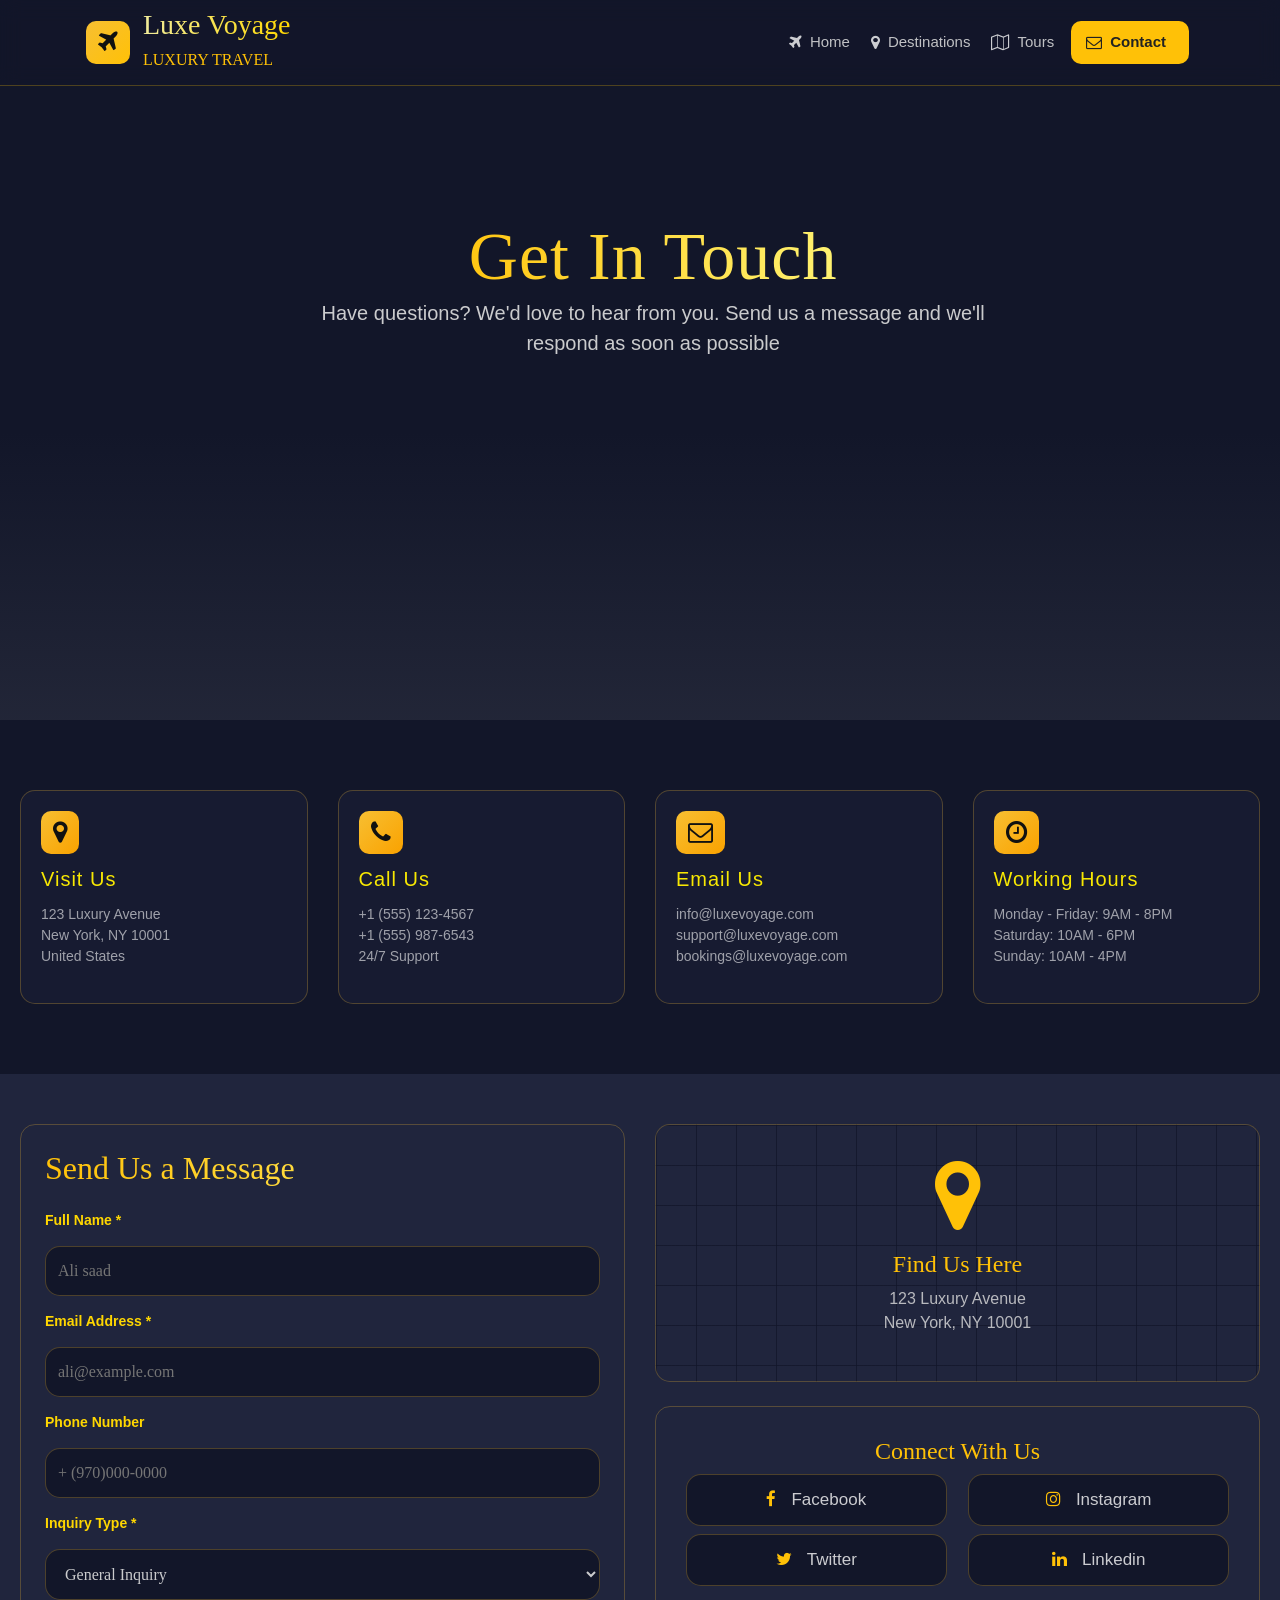
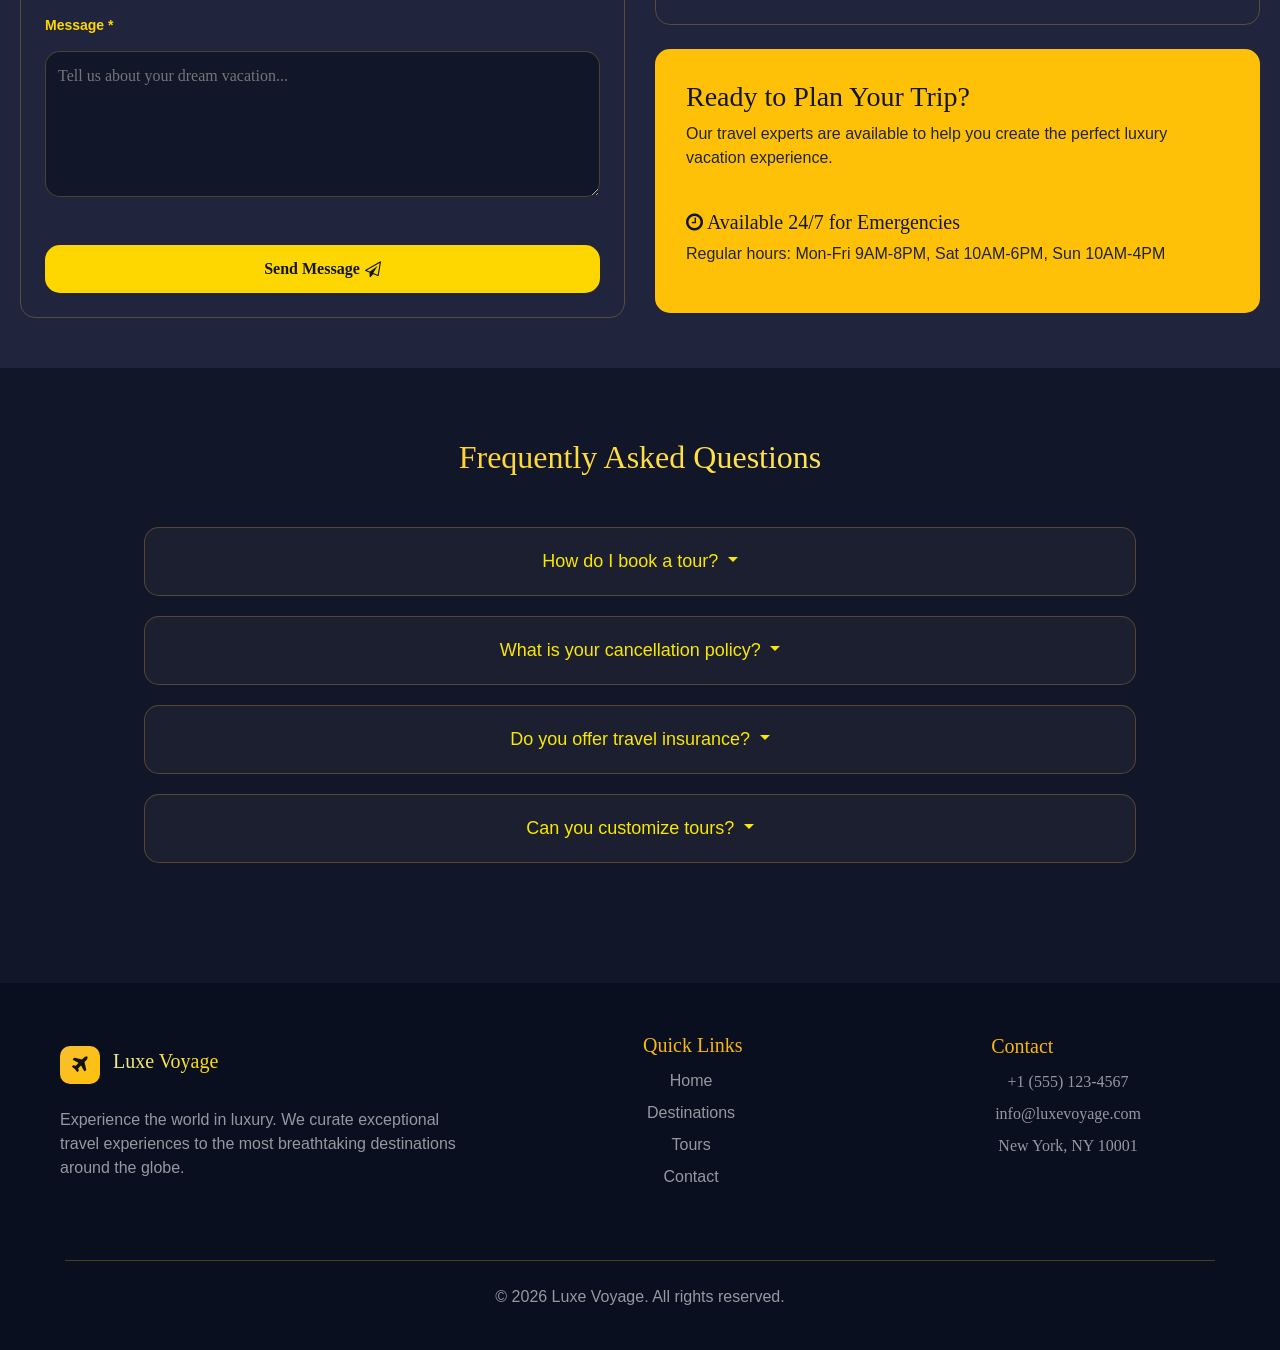
==== contact.html @ 95e03f8d "رفع مشروع المرشد السياحي" ====
<!DOCTYPE html5>
<html lang="en">
<head>
    <meta charset="UTF-8">
    <meta name="viewport" content="width=device-width, initial-scale=1.0">
    <title>Contact page</title>

    <link rel="stylesheet" href="css/bootstrap.css">
    <link rel="stylesheet" href="css/font-awesome.min.css">
    <link rel="stylesheet" href="css/contact.css">
</head>
<body>

    <header class="navbar-expand-lg">
        <nav class="navbar container">
            <div  class="logo d-flex">
                <i class="fa fa-plane" aria-hidden="true"></i>
                <div class="logo-text">
                    <h3 style="background: linear-gradient(to right,#f1ec9b, #FFD700 ); 
                        background-clip: text;
                        -webkit-background-clip: text;
                        color: transparent;">Luxe Voyage</h3>
                    <h6>LUXURY TRAVEL</h6>
                </div>
            </div>
            <ul class="nav navbar-nav">
                            <li class="nav-item "><i class="fa fa-plane" aria-hidden="true";></i><a class="nav-link" href="home.html" style="color: #e0e0e0d8; font-size: 15px;">Home</a></li>

                            <li class="nav-item" ><i class="fa fa-map-marker" aria-hidden="true"></i><a class="nav-link" href="Destinations.html" style="font-size: 15px; color: #e0e0e0d8;">Destinations</a></li>

                            <li class="nav-item " ><i class="fa fa-map-o" aria-hidden="true"></i><a class="nav-link" href="tours.html" style="color: #e0e0e0d8; font-size: 15px;">Tours</a></li>

                            <li class="nav-item active" style="background-color: #FFC107;border-radius: 10px;padding: 0px 15px;"><i class="fa fa-envelope-o" aria-hidden="true" style="color: #222"></i><a class="nav-link" href="contact.html" style="color: #222; font-size: 15px; font-weight: 600;">Contact</a></li>

                        </ul>           
        </nav>
    </header>

    <section class="section1">
        <div class="text1">
            <h1>Get In Touch</h1>
            <p>Have questions? We'd love to hear from you. Send us a message and we'll respond as soon as possible</p>        
        </div>
    </section>
    <section  style="padding: 70px 20px; background-color: #121629;">
        <div class="row">
            <div class="col-lg-3 hover-box" onmouseover="hoverBoxs()">
                <div class="data">
                    <i class="fa fa-map-marker" aria-hidden="true"></i>
                    <h4>Visit Us</h4>
                    <p>123 Luxury Avenue
                        <br>
                        New York, NY 10001
                        <br>
                        United States</p>
                </div>
            </div>
            <div class="col-lg-3 hover-box">
                <div class="data ">
                    <i class="fa fa-phone" aria-hidden="true"></i>
                    <h4>Call Us</h4>
                    <p>+1 (555) 123-4567
                        <br>
                        +1 (555) 987-6543
                        <br>
                        24/7 Support</p>
                </div>
            </div>
            <div class="col-lg-3 hover-box">
                <div class="data">
                    <i class="fa fa-envelope-o" aria-hidden="true"></i>
                    <h4>Email Us</h4>
                    <p>info@luxevoyage.com
                        <br>
                        support@luxevoyage.com
                        <br>
                        bookings@luxevoyage.com</p>
                </div>
            </div>
            <div class="col-lg-3 hover-box">
                <div class="data">
                    <i class="fa fa-clock-o" aria-hidden="true"></i>
                    <h4>Working Hours</h4>
                    <p>Monday - Friday: 9AM - 8PM
                        <br>
                        Saturday: 10AM - 6PM
                        <br>
                        Sunday: 10AM - 4PM</p>
                </div>
            </div>
        </div>
    </section>

    <section style="background-color: #20253d;">
        <div class="row">
            <div class="col-lg-6">
                <div class="info p-4">
                    <h2>Send Us a Message</h2>
                    <form action="">
                        <div>
                            <label for="full-name">Full Name *</label><br>
                            <input type="text" placeholder="Ali saad" id="full-name" autocomplete="name" required>
                        </div>
                        <div>
                            <label for="email">Email Address *</label><br>
                            <input type="email" placeholder="ali@example.com" id="email" autocomplete="email" required>
                        </div>
                        <div>
                            <label for="phone">Phone Number</label><br>
                            <input type="text" placeholder="+ (970)000-0000" id="phone">
                        </div>
                        <div style="position: relative;">
                            <label for="inquiry">Inquiry Type *</label><br>
                                <select  id="inquiry" name="inquiry_type" required>
                                    <option value="general" selected>General Inquiry</option>
                                    <option value="booking">Booking Information</option>
                                    <option value="support">Destination Questions</option>
                                    <option value="support">Tour Packages</option>
                                    <option value="support">Custmor Support</option>
                                    <option value="other">Partnership Opportunities</option>
                                </select>

                        </div>
                        <div class="">
                            <label for="message">Message *</label><br>
                            <textarea id="message" name="message" rows="5" cols="40" placeholder="Tell us about your dream vacation..."></textarea>

                        </div>
                        <br>
                        <br>
                       
                            <button class="d-flex w-100" type="submit">
                                Send Message
                                <i class="fa fa-paper-plane-o" aria-hidden="true" style="color: #121629; justify-self: center; margin-left: 5px;"></i>
                            </button>
                            
                        
                    </form>
                </div>
            </div>
            <div class="col-lg-6">
                <div class="boxs">
                    <div class="one mb-4">
                        <i class="fa fa-map-marker" aria-hidden="true"></i>
                        <h4 style="color: #FFC107;">Find Us Here</h4>
                        <p>123 Luxury Avenue
                            <br>
                            New York, NY 10001
                        </p>
                    </div>
                    <div class="tow mb-4">
                        
                        <h4 style="color: #FFC107;">Connect With Us</h4>
                        <div class="acounts d-flex">
                            <h5 id="text1" onmouseover="hoverBox1()" onmouseleave="cancelHover1()"><i class="fa fa-facebook"></i>Facebook</h5>
                            <h5 id="text2" onmouseover="hoverBox2()" onmouseleave="cancelHover2()"><i class="fa fa-instagram"></i>Instagram</h5>
                            
                            <h5 id="text3" onmouseover="hoverBox3()" onmouseleave="cancelHover3()"><i class="fa fa-twitter"></i>Twitter</h5>
                            <h5 id="text4" onmouseover="hoverBox4()" onmouseleave="cancelHover4()"><i class="fa fa-linkedin"></i>Linkedin</h5>
                        </div>
                    </div>
                    <div class="three text-left" style="background-color: #FFC107;">
                        <h3 style="color: #121629;">Ready to Plan Your Trip?</h3>
                        <p>Our travel experts are available to help you create the perfect luxury vacation experience.</p>
                        <br>
                        <h5 style="color: #121629;"><i class="fa fa-clock-o" aria-hidden="true"></i>  Available 24/7 for Emergencies</h5>
                        <p>Regular hours: Mon-Fri 9AM-8PM, Sat 10AM-6PM, Sun 10AM-4PM</p>
                    </div>
                </div>
            </div>
        </div>
    </section>

    <section class="section2" style="padding: 70px 20px; background-color: #121629;">
        <h2 class="text-center">Frequently Asked Questions</h2>
        <div class="questions">
            <button class="dropdown-toggle" data-toggle="collapse" data-target="#answer1">How do I book a tour?
            <p class="collapse" id="answer1">You can book directly through our website, call us, or visit our office. Our team will guide you through the entire process.</p></button>

            <button class="dropdown-toggle" data-toggle="collapse" data-target="#answer2">What is your cancellation policy?
            <p class="collapse" id="answer2">We offer flexible cancellation up to 30 days before departure with full refund. Contact us for specific tour policies.</p></button>

            <button class="dropdown-toggle" data-toggle="collapse" data-target="#answer3">Do you offer travel insurance?
            <p class="collapse" id="answer3">Yes, we highly recommend travel insurance and can help you arrange comprehensive coverage for your trip.</p></button>

            <button class="dropdown-toggle" data-toggle="collapse" data-target="#answer4">Can you customize tours?
            <p class="collapse" id="answer4">Absolutely! We specialize in creating bespoke luxury travel experiences tailored to your preferences.</p></button>

        </div>
    </section>

    <footer class="d-flex">
        <div class="foot">
            <div  class="logo d-flex" style="justify-content: flex-start; align-items: center;">
                <i class="fa fa-plane" aria-hidden="true" style="font-size: 20px;"></i>
                
                    <h3 style="background: linear-gradient(to right,#f1ec9b, gold); 
                        background-clip: text;
                        -webkit-background-clip: text;
                        color: transparent;
                        font-size: 20px;">Luxe Voyage</h3>
            </div>
            <br>
            <p>Experience the world in luxury. We curate exceptional travel experiences to the most breathtaking destinations around the globe.</p>
        </div>
        <div class="quick-links">           
            <h4>Quick Links</h4>
            <ul>
                <li><a href="home.html">Home</a></li>
                <li><a href="#">Destinations</a></li>
                <li><a href="#">Tours</a></li>
                <li><a href="#">Contact</a></li>
            </ul>
        </div>
        <div class="number" style="margin-top: -30px;">
            <h4>Contact</h4>
            <ul>
                <li>+1 (555) 123-4567</li>
                <li>info@luxevoyage.com</li>
                <li>New York, NY 10001</li>
            </ul>
        </div>

    </footer>
    <div class="footer">
        <hr style="background-color: #f8b60252; width: 90%; margin: auto;">
        <br>
        <p>© 2026 Luxe Voyage. All rights reserved.</p>
        <br>
    </div>
    

    <script src="js/jquery.js"></script>
    <script src="js/bootstrap.js"></script>
    <script src="js/contact.js"></script>
</body>
</html>
---- css/contact.css ----
*{
    padding: 0;
    margin: 0;
    box-sizing: border-box;
    font-family: Playfair Display;   
}
a, p, .btn-category, label{
    font-family: Arial, Helvetica, sans-serif;
}
a{
    color: #e0e0e0d8;
}

header{
    position: fixed;
    width: 100%;
    z-index: 999;
    top: 0;
    left: 0;
    border-bottom: 1px solid #ffc10742;
    background-color: #121629c7;
    backdrop-filter: blur(10px);
}
nav{
    display: flex;
    justify-content: space-between;
    align-items: center;
    
}
.logo{
    color: #FFC107;
    display: flex;
    align-items: center;
    justify-content: space-between;
}
.logo i{
    background: linear-gradient(to bottom right,#f7bf32, #FFC107);
    font-size: 25px;
    padding: 9px 12px;
    border-radius: 10px;
    margin-right: 13px;
    color: #111;
}
ul li{
    display: flex;
    justify-content: center;
    align-items: center;
    margin-right: 5px;
    padding: 2px 4px;
}
ul li:hover{
    background-color: #eeeeee1e;
    border-radius: 5px;
}


.navbar ul li i{
    color: #ffffffc9;
}
ul .active{
    background-color: #FFC107;
    border-radius: 5px;
    
    color: #fff;
}
.active{
    background-color: #FFC107;
    border-radius: 5px;
    padding: 1px 5px;
    color: #fff;
}
i{
    transition: 0.2s;
}
.section1{
    height: 80vh;
    width: 100%;
    position: relative;
    background: linear-gradient(to bottom ,#121629 60%,#121629ee);
}
section{
    width: 100%;
    position: relative;
    padding: 50px 20px;
}
.text1{
    position: absolute;
    top: 30%;
    left: 15%;
    margin: auto;
}
.text1 h1{
    background: linear-gradient(to left,#fff87d, #FFC107); 
    background-clip: text;
    -webkit-background-clip: text;
    color: transparent;
    font-size: 68px;
    letter-spacing: 1px;
    text-align: center;
    width: 50%;
    margin: auto;
}
.text1 p{
    color: #e0e0e0e5 ; 
    font-size: 20px;
    width: 75%;
    text-align: center;
    margin: auto;
}
.data{
    border: 1px solid #f7bf3242;
    padding: 20px;
    border-radius: 15px;
    transition: 0.5s;
    background-color: #20253d69;
   
}
.data:hover i {   
    box-shadow: 
        0 0 15px rgba(255, 193, 7, 0.9), 
        0 0 30px rgba(255, 193, 7, 0.6),
        0 0 50px rgba(255, 152, 0, 0.3);    
}
.data:hover{
    border: 1px solid #f8e802c5;
}
.data h4{
    color: #f8e802;
    font-family: Arial, Helvetica, sans-serif;
    margin: 13px 0;
    font-size: 20px;
    letter-spacing: 1px;
}
.data p{
    color: #ffffff96;
    width: 80%;
    font-size: 14px;
}
.data i{
    background: linear-gradient(to bottom right,#f7bf32, #faa200);
    font-size: 25px;
    padding: 9px 12px;
    border-radius: 10px;
    margin-right: 13px;
    color: #111;
    transition: all 0.4s cubic-bezier(0.175, 0.885, 0.32, 1.275);
}
.info, .one, .tow,.three{
    border: 1px solid #f7bf3242;
    padding: 30px;
    border-radius: 15px;
    
}
.info h2, .section2 h2{
    background: linear-gradient(to left,#fff87d, #FFC107); 
    background-clip: text;
    -webkit-background-clip: text;
    color: transparent;
}
label{
    color: #FFD700;
    font-weight: 600;
    font-size: 14px;
    margin: 15px 0px;
}
input, select{
    width: 100%;
    padding: 12px;
    border: 1px solid #f7bf3242;
    border-radius:15px;
    font-family: inherit;
    transition: 0.2s;
    outline: none;
    background-color: #121629;
}
textarea {
    width: 100%;           
    padding: 12px;
    border: 1px solid #f7bf3242;
    border-radius:15px;    
    font-family: inherit;  
    resize: vertical;      
    background-color: #121629;
    outline: none;         
}

textarea:focus, input:focus{
    border-color: #FFC107;
    box-shadow: 0 0 5px rgba(255, 193, 7, 0.5);
}
form button{
    justify-content: center;
    align-items: center;
    background-color: #FFD700;
    border-radius: 15px;
    cursor: pointer;
    color: #121629;
    font-weight: 600;
    padding: 12px;
    outline: none;
    border: none;
    transition: 0.3s;
}
form button:hover{
   box-shadow: 0 0 5px rgba(255, 193, 7, 0.5);
}
select{
    color: #e0e0e0e5;
    cursor: pointer;
    padding: 15px;
}
select option{
    background-color: #121629;
}
.tow, .three{
    margin: auto;
    text-align: center;

}
.one{
    padding: 120px auto;
    text-align: center;
    
    /* background-color: #121629; */
    background-image: linear-gradient( #121629bb 1px , transparent 1px),
     linear-gradient(90deg , #121629bb 1px , transparent 1px);

    background-size: 40px 40px;
} 
.one i{
    font-size: 80px;
    color: #FFC107;
    margin-bottom: 15px;
}
.one p{
    color: #e0e0e0cb;
}
.acounts{
    justify-content: space-between;
    align-items: center;
    flex-wrap: wrap;
}
.acounts h5{
    width: 48%;
    padding: 15px;
    border: 1px solid #f7bf3242;
    border-radius:15px;
    font-family: inherit;
    transition: 0.5s;
    outline: none;
    background-color: #121629;
    color: #ffffffc7;
    cursor: pointer;
    font-family: Arial, Helvetica, sans-serif;
    font-size: 17px;
    transition: 0.5s;
}
/* .acounts h5:hover{
    color: #FFC107;
} */
.acounts h5 i{
    color: #FFC107;
    margin-right: 15px;
    transition: 0.2s;

}
.questions{
    display: block;
    margin: 50px auto;
    
}
.questions button{
    width: 80%;
    padding: 20px;
    border: 1px solid #f7bf3242;
    border-radius:15px;
    resize: vertical;
    outline: none;
    display: block;
    margin: auto;
    font-size: 18px;
    color: #f8e802;
    cursor: pointer;
    transition:0.5s ;
    margin-bottom: 20px;
    font-family: Arial, Helvetica, sans-serif;
    background-color: #1c1f30;
}
.questions button:hover{
    border: 1px solid #f8bb20;
}
.questions button p{
    margin: 15px 0px;
    color: #ffffff96;
    width: 80%;
    margin: auto;
    font-size: 16px;
    text-align: center;
    line-height: 1.25;
}
footer{
    background-color: #0a0f20;
    padding:50px 60px;
    justify-content: space-between;
    align-items: center;
    
}
footer p , .footer p{
    color: #eeeeee9d;
}
.foot{
    width: 35%;
}
.quick-links h4, .number h4{
    color: #f7b612;
    font-size: 20px;
}
.quick-links ul li a, .number ul li{
    color: #eeeeee9d;
    line-height: 1.75;
}
.quick-links, .number{
    margin-right: 70px;

}
.footer{
    background-color: #0a0f20;
    padding: 1px;
    text-align: center;
}
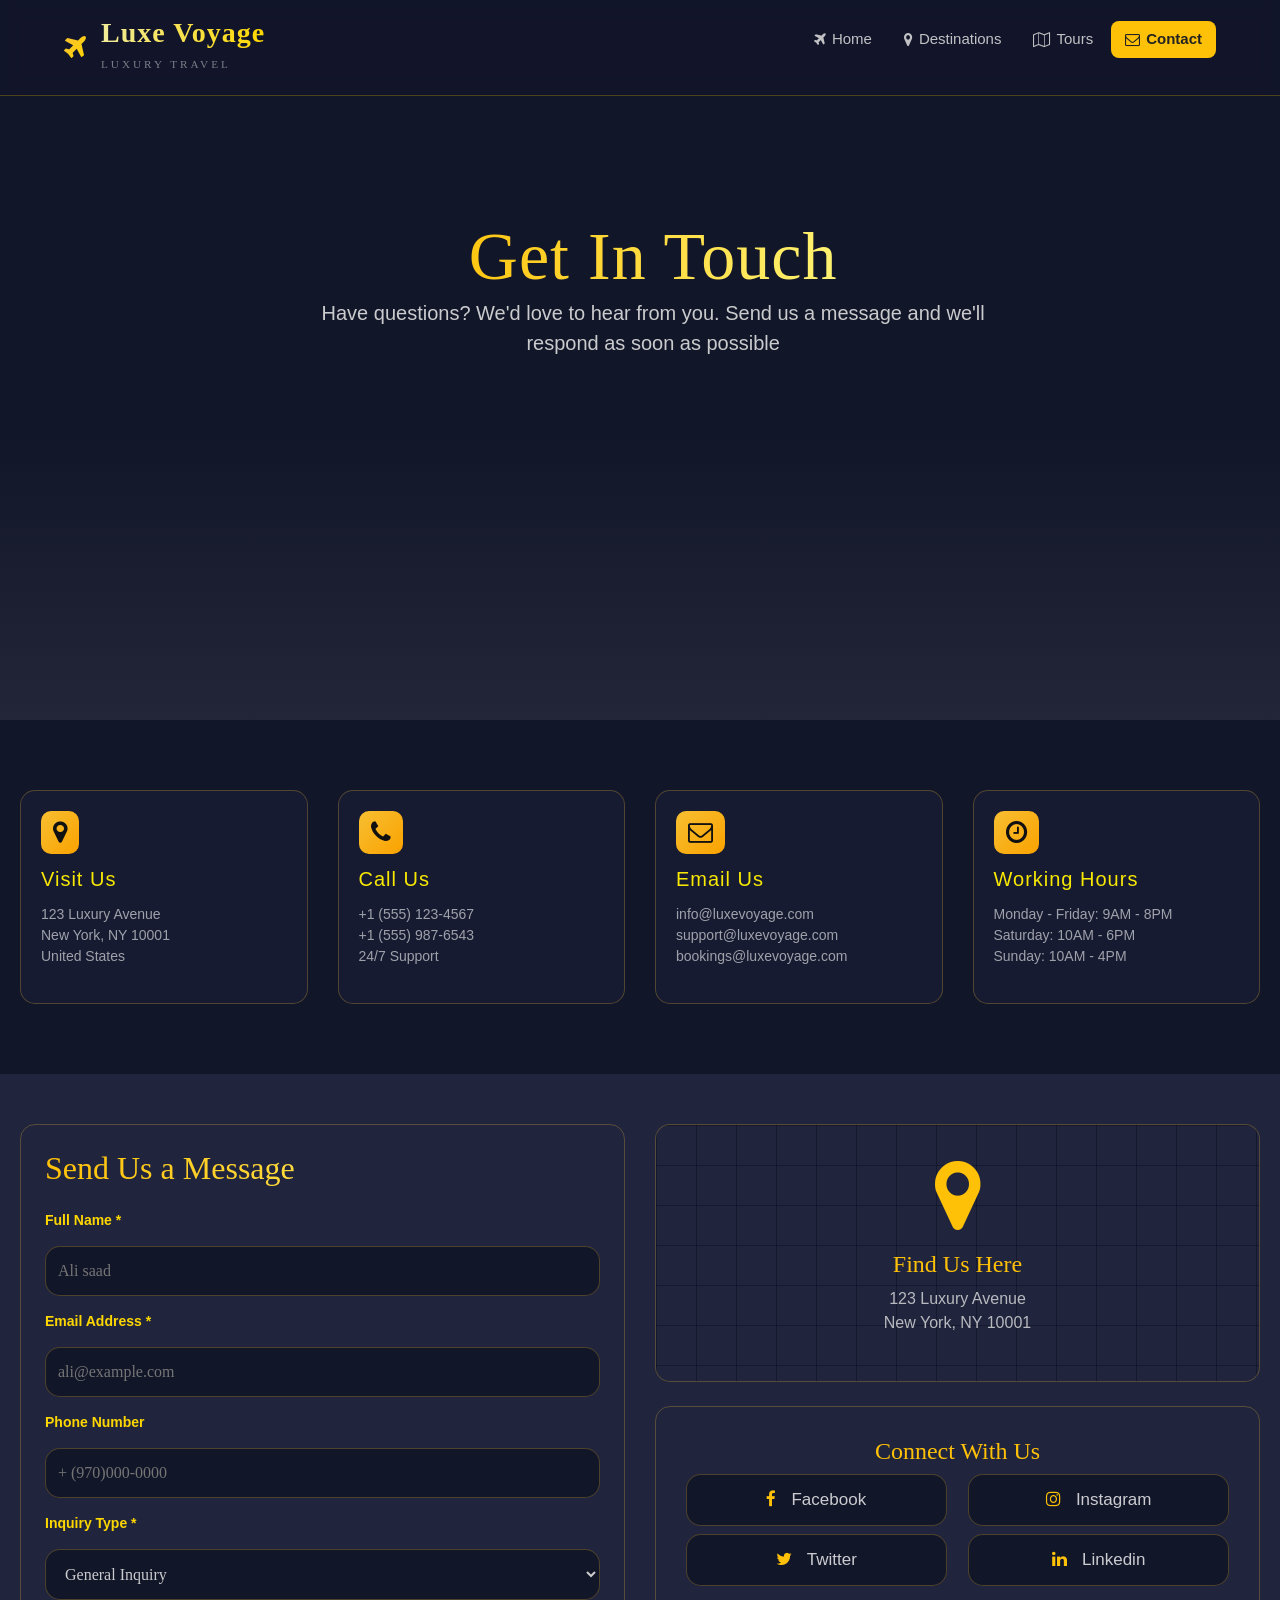
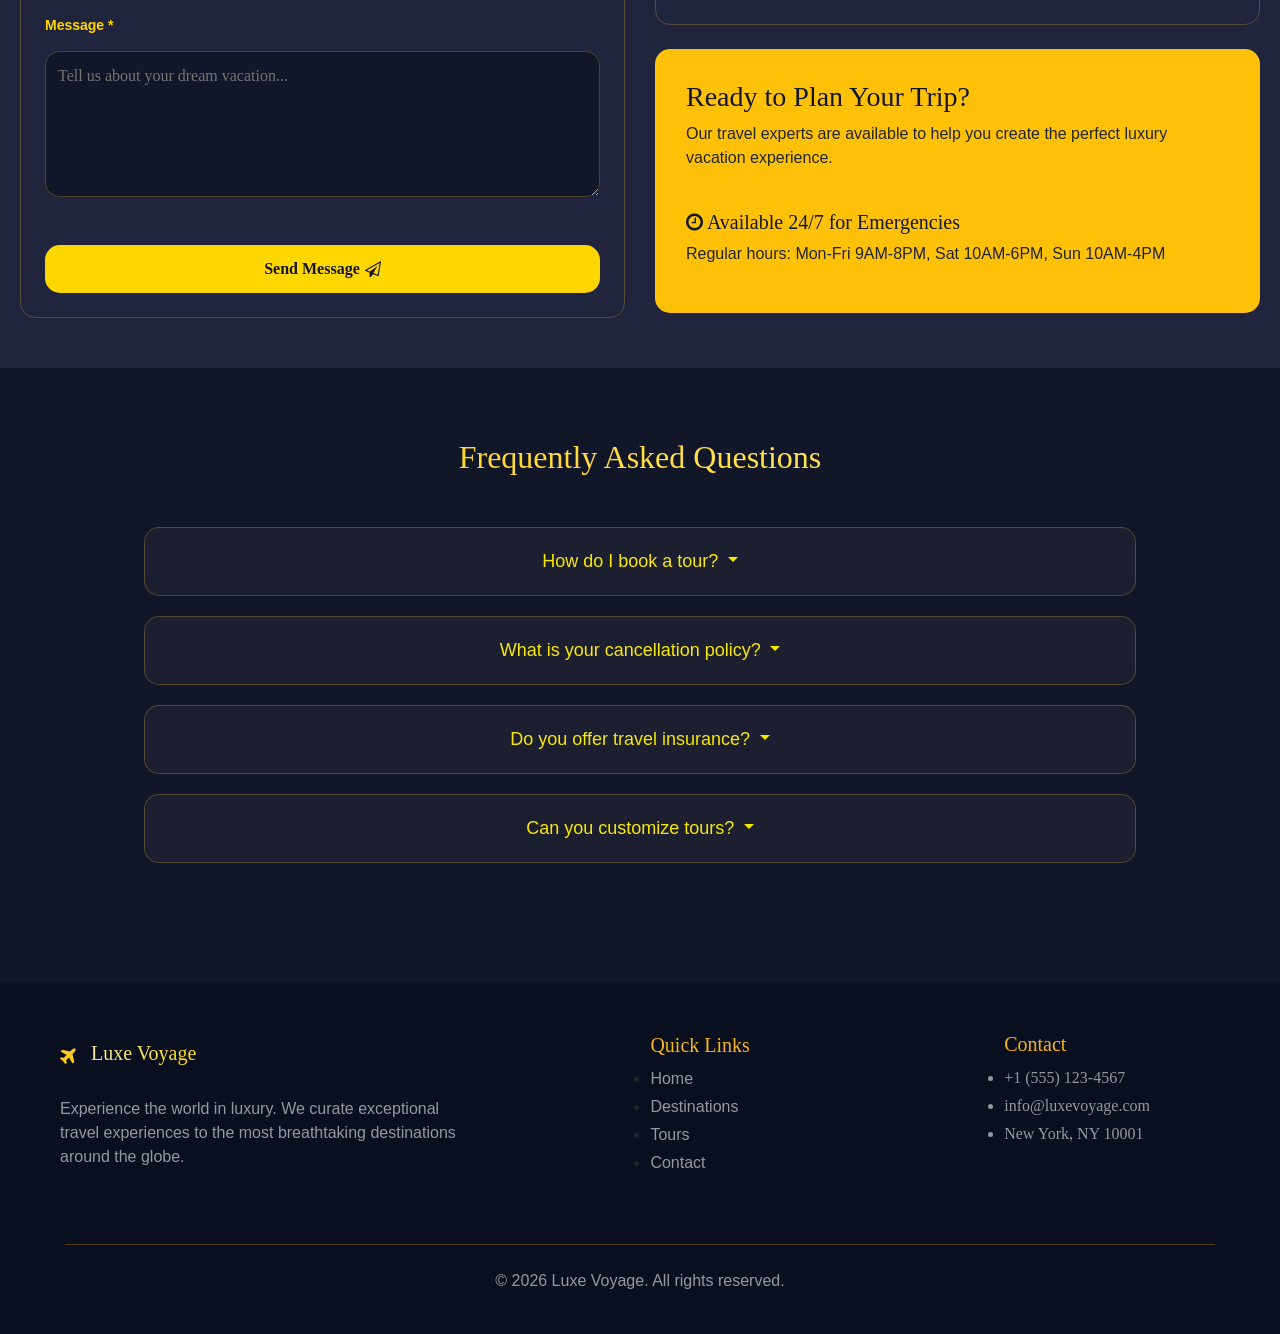
==== commit b9ce628d: "تعديل في تجاوب الصفحات" ====
--- a/contact.html
+++ b/contact.html
@@ -11,30 +11,30 @@
 </head>
 <body>
 
-    <header class="navbar-expand-lg">
-        <nav class="navbar container">
-            <div  class="logo d-flex">
-                <i class="fa fa-plane" aria-hidden="true"></i>
-                <div class="logo-text">
-                    <h3 style="background: linear-gradient(to right,#f1ec9b, #FFD700 ); 
-                        background-clip: text;
-                        -webkit-background-clip: text;
-                        color: transparent;">Luxe Voyage</h3>
-                    <h6>LUXURY TRAVEL</h6>
-                </div>
-            </div>
-            <ul class="nav navbar-nav">
-                            <li class="nav-item "><i class="fa fa-plane" aria-hidden="true";></i><a class="nav-link" href="home.html" style="color: #e0e0e0d8; font-size: 15px;">Home</a></li>
-
-                            <li class="nav-item" ><i class="fa fa-map-marker" aria-hidden="true"></i><a class="nav-link" href="Destinations.html" style="font-size: 15px; color: #e0e0e0d8;">Destinations</a></li>
-
-                            <li class="nav-item " ><i class="fa fa-map-o" aria-hidden="true"></i><a class="nav-link" href="tours.html" style="color: #e0e0e0d8; font-size: 15px;">Tours</a></li>
-
-                            <li class="nav-item active" style="background-color: #FFC107;border-radius: 10px;padding: 0px 15px;"><i class="fa fa-envelope-o" aria-hidden="true" style="color: #222"></i><a class="nav-link" href="contact.html" style="color: #222; font-size: 15px; font-weight: 600;">Contact</a></li>
-
-                        </ul>           
-        </nav>
-    </header>
+    <header>
+  <nav class="navbar">
+    <a class="logo" href="#">
+      <i class="fa fa-plane"></i>
+      <div class="logo-text">
+        <h3>Luxe Voyage</h3>
+        <h6>LUXURY TRAVEL</h6>
+      </div>
+    </a>
+
+    <button class="navbar-toggler" onclick="toggleMenu()" id="toggler">
+      <i class="fa fa-bars" id="toggler-icon"></i>
+    </button>
+
+    <div class="nav-collapse" id="navMenu">
+      <ul class="nav-menu">
+        <li><a class="nav-item" href="index.html"><i class="fa fa-plane"></i> Home</a></li>
+        <li><a class="nav-item" href="Destinations.html"><i class="fa fa-map-marker"></i> Destinations</a></li>
+        <li><a class="nav-item" href="tours.html"><i class="fa fa-map-o"></i> Tours</a></li>
+        <li><a class="nav-item active" href="contact.html"><i class="fa fa-envelope-o"></i> Contact</a></li>
+      </ul>
+    </div>
+  </nav>
+</header>
 
     <section class="section1">
         <div class="text1">
@@ -233,5 +233,6 @@
     <script src="js/jquery.js"></script>
     <script src="js/bootstrap.js"></script>
     <script src="js/contact.js"></script>
+    <script src="js/main.js"></script>
 </body>
 </html>
--- a/css/contact.css
+++ b/css/contact.css
@@ -11,63 +11,148 @@
     color: #e0e0e0d8;
 }
 
-header{
-    position: fixed;
+header {
+  background-color: #121629c7;
+  border-bottom: 1px solid #ffc10742;
+  /* position: relative; */
+  resize: vertical;
+  backdrop-filter: blur(10px);
+  position: fixed;
     width: 100%;
     z-index: 999;
-    top: 0;
-    left: 0;
-    border-bottom: 1px solid #ffc10742;
-    background-color: #121629c7;
-    backdrop-filter: blur(10px);
-}
-nav{
-    display: flex;
-    justify-content: space-between;
-    align-items: center;
+}
+.navbar {
+  display: flex;
+  align-items: center;
+  justify-content: space-between;
+  padding: 16px 24px;
+  max-width: 1200px;
+  margin: 0 auto;
+  position: relative;
+}
+.logo {
+  display: flex;
+  align-items: center;
+  gap: 15px;
+  color: #ebb93b;
+}
+.logo .fa-plane {
+  
+  font-size: 1.75rem;
+  background: linear-gradient(to bottom right,#f7bf32, gold);
+  -webkit-background-clip: text;
+  background-clip: text;
+  color: transparent;
+  transition: transform 0.3s ease;
+}
+.logo:hover .fa-plane { 
+    transform: rotate(-20deg) scale(1.1); 
+}
+.logo-text h3 {
+  background: linear-gradient(to right,#f1ec9b, gold);
+  -webkit-background-clip: text;
+  background-clip: text;
+  color: transparent;
+  font-size: 1.75rem;
+  font-weight: 700;
+  letter-spacing: 1px;
+}
+.logo-text h6 {
+  color: rgba(255,255,255,0.45);
+  font-size: 0.7rem;
+  letter-spacing: 3px;
+  font-weight: 400;
+}
+.navbar-toggler {
+  display: none;
+  background: transparent;
+  border: 1px solid rgba(255,193,7,0.4);
+  border-radius: 6px;
+  padding: 7px 10px;
+  cursor: pointer;
+  color: gold;
+  font-size: 18px;
+  transition: all 0.2s;
+}
+.navbar-toggler:hover { 
+    background: rgba(255,193,7,0.1); 
+}
+.nav-menu {
+  display: flex;
+  align-items: center;
+  list-style: none;
+  gap: 4px;
+}
+.nav-item {
+  display: flex;
+  align-items: center;
+  gap: 6px;
+  padding: 7px 14px;
+  border-radius: 8px;
+  cursor: pointer;
+  transition: all 0.2s;
+  color: rgba(224,224,224,0.85);
+  font-size: 15px;
+  font-weight: 500;
+  text-decoration: none;
+}
+.nav-item:hover { 
+    background: rgba(255,193,7,0.1); 
+    color: gold; 
+}
+.nav-item.active {
+  background: #FFC107;
+  color: #222;
+  font-weight: 700;
+}
+@media (max-width: 768px) {
+    .navbar-toggler {
+        display: block; 
+    }
+
+    .nav-collapse {
+        display: none;
+        position: absolute;
+        top: 100%;
+        left: 0; right: 0;
+        background: #0d0d1a;
+        border-top: 1px solid rgba(255,193,7,0.15);
+        padding: 8px 0;
+        z-index: 99;
+    }
+
+    .nav-collapse.open { 
+        display: block; 
+    }
+
+    .nav-menu {
+        flex-direction: column;
+        align-items: stretch;
+        padding: 0 16px;
+        gap: 0;
+  }
+
+    .nav-item {
+    padding: 12px 16px;
+    font-size: 15px;
+  }
+  .content{
+    position: absolute;
+    left: 10%;
+    top: 10%;
+    right: 10%;
+    text-align: center;
+    }
+    .data, .one{
+        margin-bottom: 7px;
+    }
+    footer{
+        display: block;
+        gap: 30px;
+        margin: auto;
+    }
+
     
-}
-.logo{
-    color: #FFC107;
-    display: flex;
-    align-items: center;
-    justify-content: space-between;
-}
-.logo i{
-    background: linear-gradient(to bottom right,#f7bf32, #FFC107);
-    font-size: 25px;
-    padding: 9px 12px;
-    border-radius: 10px;
-    margin-right: 13px;
-    color: #111;
-}
-ul li{
-    display: flex;
-    justify-content: center;
-    align-items: center;
-    margin-right: 5px;
-    padding: 2px 4px;
-}
-ul li:hover{
-    background-color: #eeeeee1e;
-    border-radius: 5px;
-}
-
-
-.navbar ul li i{
-    color: #ffffffc9;
-}
-ul .active{
-    background-color: #FFC107;
-    border-radius: 5px;
-    
-    color: #fff;
-}
-.active{
-    background-color: #FFC107;
-    border-radius: 5px;
-    padding: 1px 5px;
-    color: #fff;
 }
 i{
     transition: 0.2s;
